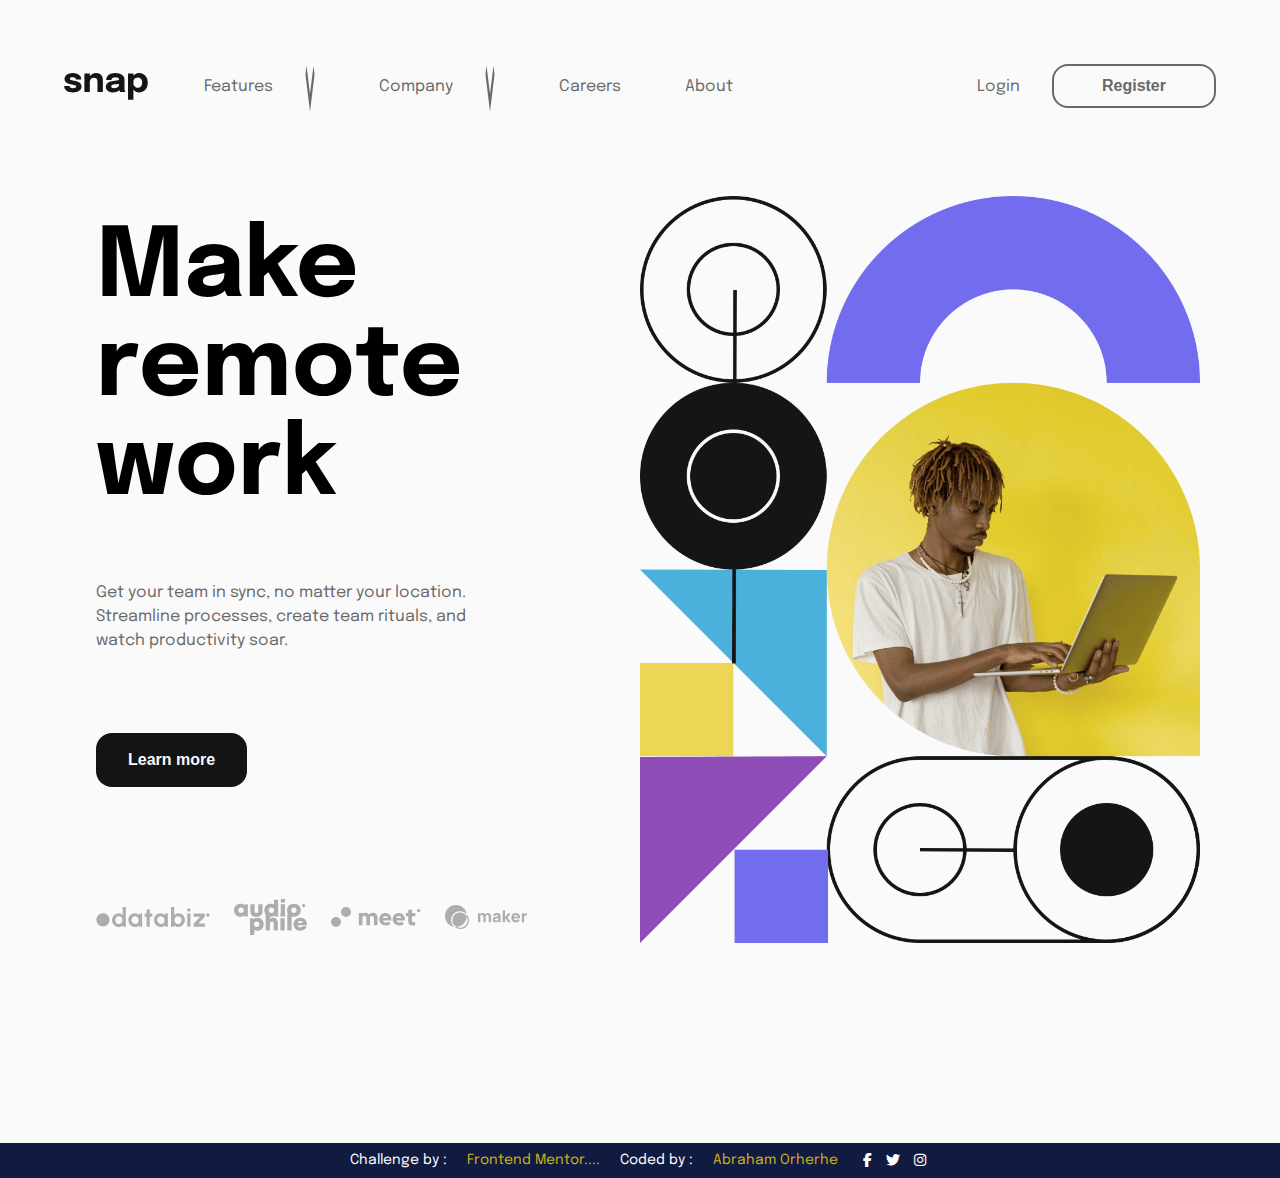
==== index.html @ c80775e9 "Initial commit" ====
<!DOCTYPE html>
<html lang="en">
  <head>
    <meta charset="UTF-8" />
    <meta http-equiv="X-UA-Compatible" content="IE=edge" />
    <meta name="viewport" content="width=device-width, initial-scale=1.0" />
    <link rel="stylesheet" href="./css/styles.css" />
    <link
      rel="stylesheet"
      href="https://cdnjs.cloudflare.com/ajax/libs/font-awesome/6.2.1/css/all.min.css"
    />
    <title>Intro section with dropdown navigation</title>
  </head>
  <body>
    <main class="main">
      <section class="section">
        <nav class="navbar">
          <nav class="nav-container">
            <div class="nav-logo">
              <img src="./images/logo.svg" alt="" />
              <img src="./images/icon-menu.svg" alt="" class="nav-open" />
            </div>
            <div class="nav-menu mobile-login">
              <div class="nav-close">
                <img
                  src="./images/icon-close-menu.svg"
                  alt=""
                  class="nav-close-icon"
                />
              </div>
              <div class="nav-lists">
                <div class="features list-items">
                  <div class="features-header">
                    <a href="#">Features</a>
                    <img
                      src="./images/icon-arrow-down.svg"
                      alt=""
                      class="arrow-up"
                    />
                  </div>
                  <div class="features-lists">
                    <li>
                      <img src="./images/icon-todo.svg" alt="" />
                      <a href="#">Todo List</a>
                    </li>
                    <li>
                      <img src="./images/icon-calendar.svg" alt="" />
                      <a href="#">Calender</a>
                    </li>
                    <li>
                      <img src="./images/icon-reminders.svg" alt="" />
                      <a href="#">Reminders</a>
                    </li>
                    <li>
                      <img src="./images/icon-planning.svg" alt="" />
                      <a href="#">Planning</a>
                    </li>
                  </div>
                </div>
                <div class="about list-items">
                  <div class="about-header">
                    <a href="#">Company</a>
                    <img
                      src="./images/icon-arrow-down.svg"
                      alt=""
                      class="arrow-up"
                    />
                  </div>
                  <div class="about-lists">
                    <a href="#">History</a>
                    <a href="#">Our Team</a>
                    <a href="#">Blog</a>
                  </div>
                </div>
                <a href="#">Careers</a>
                <a href="#">About</a>
              </div>
              <div class="login mobile-login">
                <a href="#">Login</a>
                <button class="nav-btn btn">Register</button>
              </div>
            </div>
            <div class="nav-menu login-desktop">
              <div class="nav-close">
                <img
                  src="./images/icon-close-menu.svg"
                  alt=""
                  class="nav-close-icon"
                />
              </div>
              <div class="nav-lists">
                <div class="features list-items">
                  <div class="features-header">
                    <a href="#">Features</a>
                    <img
                      src="./images/icon-arrow-down.svg"
                      alt=""
                      class="arrow-up"
                    />
                  </div>
                  <div class="features-lists">
                    <li>
                      <img src="./images/icon-todo.svg" alt="" />
                      <a href="#">Todo List</a>
                    </li>
                    <li>
                      <img src="./images/icon-calendar.svg" alt="" />
                      <a href="#">Calender</a>
                    </li>
                    <li>
                      <img src="./images/icon-reminders.svg" alt="" />
                      <a href="#">Reminders</a>
                    </li>
                    <li>
                      <img src="./images/icon-planning.svg" alt="" />
                      <a href="#">Planning</a>
                    </li>
                  </div>
                </div>
                <div class="about list-items">
                  <div class="about-header">
                    <a href="#">Company</a>
                    <img
                      src="./images/icon-arrow-down.svg"
                      alt=""
                      class="arrow-up"
                    />
                  </div>
                  <div class="about-lists">
                    <a href="#">History</a>
                    <a href="#">Our Team</a>
                    <a href="#">Blog</a>
                  </div>
                </div>
                <a href="#">Careers</a>
                <a href="#">About</a>
              </div>
              <div class="login mobile-login">
                <a href="#">Login</a>
                <button class="nav-btn btn">Register</button>
              </div>
            </div>
            <div class="overlay"></div>
          </nav>
          <div class="login login-desktop">
            <a href="#">Login</a>
            <button class="nav-btn btn">Register</button>
          </div>
        </nav>
        <div class="main-content">
          <img
            src="./images/image-hero-mobile.png"
            alt=""
            class="mobile-mock-up"
          />
          <img
            src="./images/image-hero-desktop.png"
            alt=""
            class="desktop-mock-up"
          />
          <article class="article">
            <h1>Make remote work</h1>
            <p>
              Get your team in sync, no matter your location. Streamline
              processes, create team rituals, and watch productivity soar.
            </p>
            <button class="btn">Learn more</button>
            <div class="clients">
              <img src="./images/client-databiz.svg" alt="" />
              <img src="./images/client-audiophile.svg" alt="" />
              <img src="./images/client-meet.svg" alt="" />
              <img src="./images/client-maker.svg" alt="" />
            </div>
          </article>
        </div>
      </section>
    </main>
    <my-profile class="my-profile">
      Challenge by :
      <a href="https://www.frontendmentor.io?ref=challenge" target="_blank"
        >Frontend Mentor....
      </a>
      Coded by :
      <a href="https://aeorherhe.netlify.app" target="_blank"
        >Abraham Orherhe</a
      >
      <div class="my-profile-icons">
        <a href="https://www.facebook.com/aeorherhe" target="_blank"
          ><i class="fa-brands fa-facebook-f"></i
        ></a>
        <a href="https://www.instagram.com/aeorherhe/" target="_blank"
          ><i class="fa-brands fa-twitter"></i
        ></a>
        <a href="https://twitter.com/aeorherhe" target="_blank"
          ><i class="fa-brands fa-instagram"></i
        ></a>
      </div>
    </my-profile>
    <script src="./js/script.js"></script>
  </body>
</html>
---- css/styles.css ----
@import url("https://fonts.googleapis.com/css2?family=Epilogue:wght@500;600;700&display=swap");

*,
::after,
::before {
  margin: 0;
  padding: 0;
  box-sizing: border-box;
}

:root {
  /* general variables */
  --boxShadow: 0 0 50px 10px rgba(78, 78, 78, 0.3);
  --boxShadow2: 0px 0px 50px rgba(150, 150, 150, 0.3);
  --transition: all 0.3s linear;
  --transition2: all 0.5s ease-out;
  --transition3: all 0.5s ease-in;
  --border: 2px solid rgb(228, 7, 166);
  --border2: 2px solid rgb(28, 28, 192);
  --border3: 2px solid rgb(9, 224, 88);

  /* variables for this project */
  --White: hsl(0, 0%, 100%);
  --Almost-White: hsl(0, 0%, 98%);
  --Medium-Gray: hsl(0, 0%, 41%);
  --Almost-Black: hsl(0, 0%, 8%);
}

body {
  display: grid;
  font-family: "Epilogue", "Open Sans", Arial, Helvetica, sans-serif;
  place-items: center;
  background-color: var(--Almost-White);
}

p,
li,
ul,
a {
  color: var(--Medium-Gray);
  list-style-type: none;
  text-decoration: none;
}

.section {
  margin-bottom: 5rem;
  max-width: 550px;
  position: relative;
}

.overlay {
  position: absolute;
  inset: 0;
  background: hsla(0, 0%, 41%, 0.7);
  display: none;
}

/* Navbar section */
.navbar {
  padding: 2rem;
}

.navbar img {
  cursor: pointer;
}

.nav-logo {
  display: flex;
  align-items: center;
  justify-content: space-between;
}

.nav-menu {
  /* border: var(--border); */
  padding: 2rem;
  position: absolute;
  display: flex;
  flex-direction: column;
  width: 18rem;
  bottom: 0;
  right: 0;
  top: 0;
  z-index: 111;
  background: var(--White);
  transition: var(--transition2);
  transform: scale(0);
}

.show-navbar .nav-menu,
.show-navbar .overlay {
  display: flex;
  transform: scale(1);
}

.nav-close {
  align-self: flex-end;
}

.nav-menu a {
  display: block;
  margin: 1rem;
}

.nav-menu a:hover {
  color: var(--Almost-Black);
  font-weight: 700;
  transition: var(--transition);
}

.nav-lists > a {
  margin: 1rem 0 2rem;
}

.nav-menu > p {
  align-self: center;
}

.nav-lists li {
  display: flex;
}

.features-header,
.about-header {
  display: flex;
  gap: 1rem;
}

:is(.features-header, .about-header) a {
  margin-left: 0;
}

.features-lists,
.about-lists {
  width: fit-content;
  padding: 0.2rem 0;
  padding-left: 2rem;
  background-color: var(--Almost-White);
  margin: 0.2rem 0 1.5rem;
  transition: var(--transition);
  display: none;
}

:is(.features-lists, .about-lists) a:hover {
  text-decoration: underline;
}

.show-lists .arrow-up {
  transform: rotate(180deg);
  transition: var(--transition);
}

/* for js */
.show-lists .features-lists,
.show-lists .about-lists {
  display: block;
}

.login {
  text-align: center;
}

.login-desktop {
  display: none;
}

.nav-btn.btn {
  outline: none;
  border: 2px solid var(--Medium-Gray);
  background: none;
  padding: 0.7rem 3rem;
  margin: 1rem 0;
  border-radius: 1rem;
  color: var(--Medium-Gray);
}

.mobile-mock-up {
  width: 100%;
  margin: 3rem 0;
}

.desktop-mock-up {
  display: none;
}

.article {
  display: flex;
  flex-direction: column;
  padding: 1rem;
}

.article > h1 {
  font-size: 2rem;
  margin: 1rem 0;
  text-align: center;
}

.article > p {
  line-height: 1.5;
  text-align: center;
}

.btn {
  padding: 1.1rem 2rem;
  border: none;
  outline: none;
  background-color: var(--Almost-Black);
  color: var(--Almost-White);
  border-radius: 1rem;
  font-size: 1rem;
  font-weight: 700;
  margin: 2rem 0 4rem;
  align-self: center;
  cursor: pointer;
}

.clients {
  display: flex;
  align-items: center;
  justify-content: space-between;
}

/* footer styles */
.my-profile {
  background-color: hsl(228, 59%, 16%);
  color: white;
  font-size: 14px;
  padding: 10px;
  text-align: center;
  width: 100%;
  display: flex;
  align-items: center;
  justify-content: center;
  gap: 20px;
}

.my-profile > a {
  cursor: pointer;
  color: hsl(51, 79%, 45%);
  text-decoration: none;
}

.my-profile-icons a {
  cursor: pointer;
  color: var(--White);
  display: inline-block;
  margin: 0 5px;
}

/* media query */
@media screen and (min-width: 48rem) {
  .section {
    width: auto;
    height: auto;
    max-width: 1400px;
    padding: 3rem 0;
  }

  .main-content {
    margin: 4rem 0;
    display: flex;
    flex-direction: row-reverse;
    align-items: center;
    gap: 2rem;
    padding: 0 2rem;
  }

  .article {
    gap: 1rem;
    align-self: flex-end;
  }

  .article h1 {
    font-size: 3rem;
    text-align: left;
  }

  .article p {
    padding-right: 3rem;
    text-align: left;
  }

  .article .btn {
    align-self: flex-start;
  }

  .mobile-mock-up {
    display: none;
  }

  .desktop-mock-up {
    display: block;
    width: 50%;
    max-width: 20rem;
  }

  /* for nav-menu */
  .navbar {
    display: flex;
    justify-content: space-between;
    align-items: center;
    padding: 0 2rem;
    gap: 2rem;
  }

  .nav-container {
    display: flex;
    align-items: center;
    gap: 1.5rem;
  }

  .nav-menu {
    width: fit-content;
    position: static;
    flex-direction: row;
    height: fit-content;
    gap: 2rem;
    background: none;
    display: flex;
    padding: 0;
    transform: scale(1);
  }

  .nav-open,
  .nav-close {
    display: none;
  }

  .nav-lists {
    display: flex;
    gap: 2rem;
    align-items: center;
  }

  .nav-lists > a {
    margin: 0;
  }

  .nav-lists img {
    cursor: pointer;
  }

  .features,
  .about {
    position: relative;
  }

  .features-lists,
  .about-lists {
    position: absolute;
    background: var(--White);
    border-radius: 0.5rem;
    box-shadow: 0 0 5px hsla(0, 0%, 41%, 0.3);
    padding: 1rem;
    white-space: nowrap;
    margin: 0;
    display: none;
  }

  .features-lists {
    left: -1rem;
  }

  .mobile-login {
    display: none;
  }

  .login-desktop {
    display: flex;
    align-items: center;
    flex-direction: column;
  }
}

@media screen and (min-width: 65rem) {
  .navbar {
    padding: 0 4rem;
  }
  .nav-container {
    flex-direction: row;
  }

  .nav-lists {
    gap: 4rem;
    padding: 0 2rem;
  }

  .desktop-mock-up {
    max-width: 35rem;
  }

  .login-desktop {
    gap: 2rem;
    flex-direction: row;
  }

  .main-content {
    padding: 0 5rem;
    gap: 6rem;
  }

  .article {
    /* padding-left: 5rem; */
    gap: 3rem;
  }

  .article h1 {
    font-size: 6rem;
  }
}

@media screen and (max-width: 500px) {
  .my-profile {
    font-size: 12px;
  }

  .my-profile-icons a:first-of-type,
  .my-profile-icons a:last-of-type {
    display: none;
  }
}
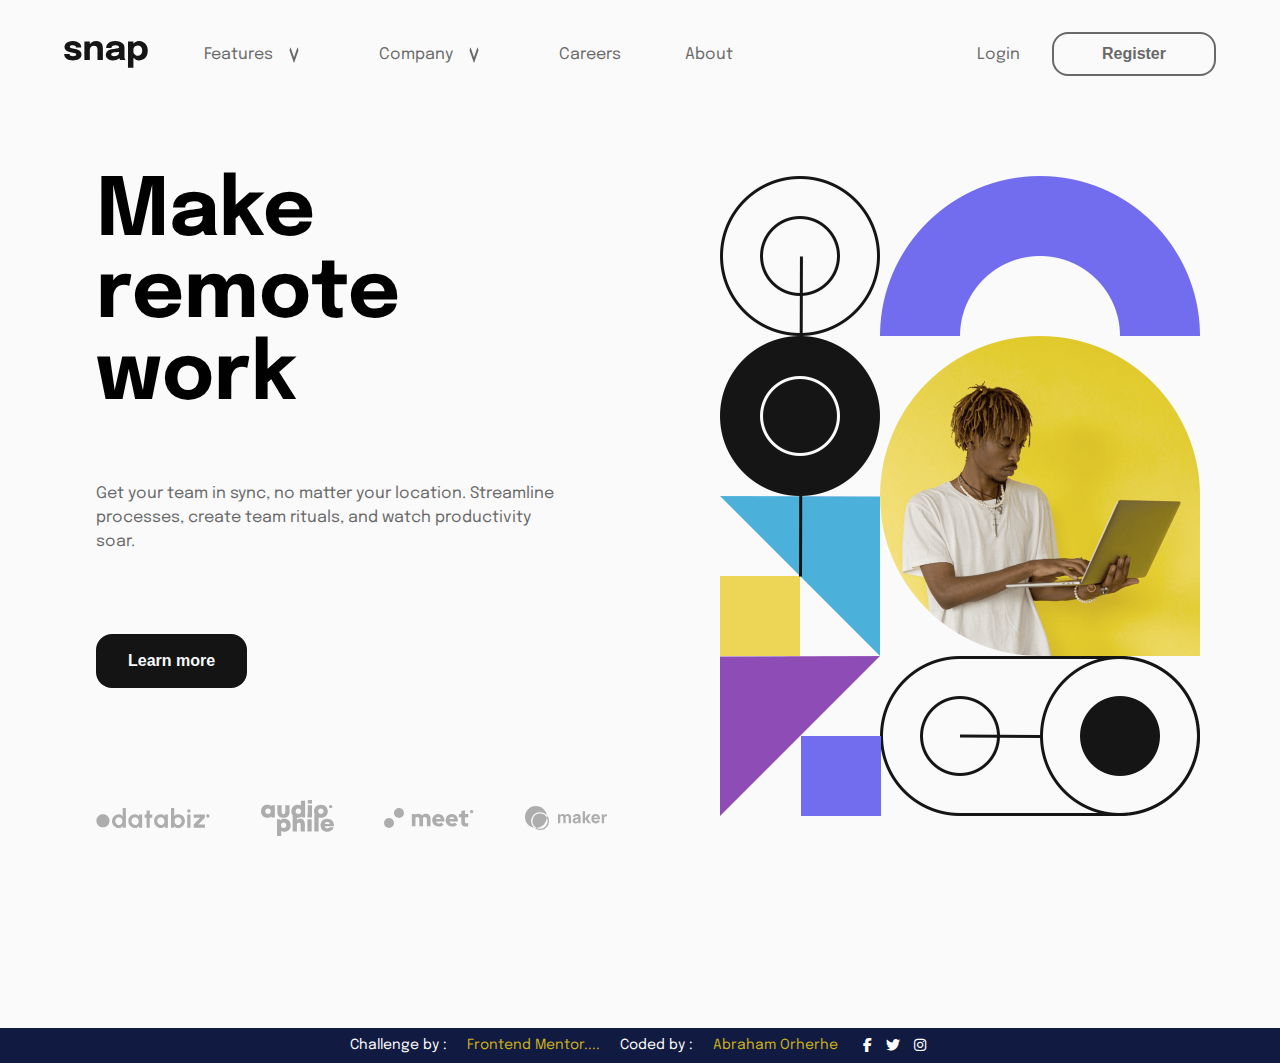
==== commit 59cf2e7e: "temp" ====
--- a/index.html
+++ b/index.html
@@ -20,132 +20,73 @@
               <img src="./images/logo.svg" alt="" />
               <img src="./images/icon-menu.svg" alt="" class="nav-open" />
             </div>
-            <div class="nav-menu mobile-login">
-              <div class="nav-close">
-                <img
-                  src="./images/icon-close-menu.svg"
-                  alt=""
-                  class="nav-close-icon"
-                />
-              </div>
-              <div class="nav-lists">
-                <div class="features list-items">
-                  <div class="features-header">
-                    <a href="#">Features</a>
-                    <img
-                      src="./images/icon-arrow-down.svg"
-                      alt=""
-                      class="arrow-up"
-                    />
+            <div class="nav-menu-ctn">
+              <nav class="nav-menu">
+                <div class="nav-close">
+                  <img
+                    src="./images/icon-close-menu.svg"
+                    alt=""
+                    class="nav-close-icon"
+                  />
+                </div>
+                <div class="nav-lists">
+                  <div class="features list-items">
+                    <div class="features-header">
+                      <a href="#">Features</a>
+                      <img
+                        src="./images/icon-arrow-down.svg"
+                        alt=""
+                        class="arrow-up"
+                      />
+                    </div>
+                    <div class="features-lists">
+                      <li>
+                        <img src="./images/icon-todo.svg" alt="" />
+                        <a href="#">Todo List</a>
+                      </li>
+                      <li>
+                        <img src="./images/icon-calendar.svg" alt="" />
+                        <a href="#">Calender</a>
+                      </li>
+                      <li>
+                        <img src="./images/icon-reminders.svg" alt="" />
+                        <a href="#">Reminders</a>
+                      </li>
+                      <li>
+                        <img src="./images/icon-planning.svg" alt="" />
+                        <a href="#">Planning</a>
+                      </li>
+                    </div>
                   </div>
-                  <div class="features-lists">
-                    <li>
-                      <img src="./images/icon-todo.svg" alt="" />
-                      <a href="#">Todo List</a>
-                    </li>
-                    <li>
-                      <img src="./images/icon-calendar.svg" alt="" />
-                      <a href="#">Calender</a>
-                    </li>
-                    <li>
-                      <img src="./images/icon-reminders.svg" alt="" />
-                      <a href="#">Reminders</a>
-                    </li>
-                    <li>
-                      <img src="./images/icon-planning.svg" alt="" />
-                      <a href="#">Planning</a>
-                    </li>
+                  <div class="about list-items">
+                    <div class="about-header">
+                      <a href="#">Company</a>
+                      <img
+                        src="./images/icon-arrow-down.svg"
+                        alt=""
+                        class="arrow-up"
+                      />
+                    </div>
+                    <div class="about-lists">
+                      <a href="#">History</a>
+                      <a href="#">Our Team</a>
+                      <a href="#">Blog</a>
+                    </div>
                   </div>
+                  <a href="#">Careers</a>
+                  <a href="#">About</a>
                 </div>
-                <div class="about list-items">
-                  <div class="about-header">
-                    <a href="#">Company</a>
-                    <img
-                      src="./images/icon-arrow-down.svg"
-                      alt=""
-                      class="arrow-up"
-                    />
-                  </div>
-                  <div class="about-lists">
-                    <a href="#">History</a>
-                    <a href="#">Our Team</a>
-                    <a href="#">Blog</a>
-                  </div>
+                <div class="nav-logins">
+                  <a href="#">Login</a>
+                  <button class="nav-btn btn">Register</button>
                 </div>
-                <a href="#">Careers</a>
-                <a href="#">About</a>
-              </div>
-              <div class="login mobile-login">
-                <a href="#">Login</a>
-                <button class="nav-btn btn">Register</button>
-              </div>
+              </nav>
             </div>
-            <div class="nav-menu login-desktop">
-              <div class="nav-close">
-                <img
-                  src="./images/icon-close-menu.svg"
-                  alt=""
-                  class="nav-close-icon"
-                />
-              </div>
-              <div class="nav-lists">
-                <div class="features list-items">
-                  <div class="features-header">
-                    <a href="#">Features</a>
-                    <img
-                      src="./images/icon-arrow-down.svg"
-                      alt=""
-                      class="arrow-up"
-                    />
-                  </div>
-                  <div class="features-lists">
-                    <li>
-                      <img src="./images/icon-todo.svg" alt="" />
-                      <a href="#">Todo List</a>
-                    </li>
-                    <li>
-                      <img src="./images/icon-calendar.svg" alt="" />
-                      <a href="#">Calender</a>
-                    </li>
-                    <li>
-                      <img src="./images/icon-reminders.svg" alt="" />
-                      <a href="#">Reminders</a>
-                    </li>
-                    <li>
-                      <img src="./images/icon-planning.svg" alt="" />
-                      <a href="#">Planning</a>
-                    </li>
-                  </div>
-                </div>
-                <div class="about list-items">
-                  <div class="about-header">
-                    <a href="#">Company</a>
-                    <img
-                      src="./images/icon-arrow-down.svg"
-                      alt=""
-                      class="arrow-up"
-                    />
-                  </div>
-                  <div class="about-lists">
-                    <a href="#">History</a>
-                    <a href="#">Our Team</a>
-                    <a href="#">Blog</a>
-                  </div>
-                </div>
-                <a href="#">Careers</a>
-                <a href="#">About</a>
-              </div>
-              <div class="login mobile-login">
-                <a href="#">Login</a>
-                <button class="nav-btn btn">Register</button>
-              </div>
-            </div>
-            <div class="overlay"></div>
           </nav>
-          <div class="login login-desktop">
+          <!-- <div class="login login-desktop">
             <a href="#">Login</a>
             <button class="nav-btn btn">Register</button>
-          </div>
+          </div> -->
         </nav>
         <div class="main-content">
           <img
@@ -173,6 +114,7 @@
             </div>
           </article>
         </div>
+        <div class="overlay"></div>
       </section>
     </main>
     <my-profile class="my-profile">
--- a/css/styles.css
+++ b/css/styles.css
@@ -44,7 +44,7 @@
 
 .section {
   margin-bottom: 5rem;
-  max-width: 550px;
+  /* max-width: 550px; */
   position: relative;
 }
 
@@ -53,6 +53,7 @@
   inset: 0;
   background: hsla(0, 0%, 41%, 0.7);
   display: none;
+  z-index: 1;
 }
 
 /* Navbar section */
@@ -80,7 +81,7 @@
   bottom: 0;
   right: 0;
   top: 0;
-  z-index: 111;
+  z-index: 11;
   background: var(--White);
   transition: var(--transition2);
   transform: scale(0);
@@ -90,6 +91,7 @@
 .show-navbar .overlay {
   display: flex;
   transform: scale(1);
+  transition: var(--transition3);
 }
 
 .nav-close {
@@ -122,7 +124,7 @@
 .features-header,
 .about-header {
   display: flex;
-  gap: 1rem;
+  /* gap: 1rem; */
 }
 
 :is(.features-header, .about-header) a {
@@ -131,13 +133,13 @@
 
 .features-lists,
 .about-lists {
-  width: fit-content;
-  padding: 0.2rem 0;
-  padding-left: 2rem;
+  /* width: fit-content; */
   background-color: var(--Almost-White);
-  margin: 0.2rem 0 1.5rem;
   transition: var(--transition);
-  display: none;
+  transform: scale(0);
+  max-height: 0;
+  padding: 0;
+  margin: 0;
 }
 
 :is(.features-lists, .about-lists) a:hover {
@@ -149,18 +151,8 @@
   transition: var(--transition);
 }
 
-/* for js */
-.show-lists .features-lists,
-.show-lists .about-lists {
-  display: block;
-}
-
-.login {
+.nav-logins {
   text-align: center;
-}
-
-.login-desktop {
-  display: none;
 }
 
 .nav-btn.btn {
@@ -171,6 +163,112 @@
   margin: 1rem 0;
   border-radius: 1rem;
   color: var(--Medium-Gray);
+}
+
+/* for js */
+.show-lists .features-lists,
+.show-lists .about-lists {
+  max-height: fit-content;
+  padding: 0.2rem 0;
+  padding-left: 2rem;
+  margin: 0.2rem 0 1.5rem;
+  transform: scale(1);
+  /* transition: var(--transition2); */
+}
+
+@media (min-width: 48rem) {
+  /* for nav-menu */
+  .navbar {
+    /* position: relative; */
+    padding: 0 2rem;
+    /* background: white; */
+    position: relative;
+    z-index: 11;
+    margin: 2rem 0;
+  }
+
+  .nav-container {
+    display: flex;
+    align-items: center;
+    gap: 1.5rem;
+  }
+
+  .nav-menu-ctn {
+    width: 100%;
+  }
+
+  .nav-menu {
+    /* border: var(--border2); */
+    position: static;
+    flex-direction: row;
+    gap: 2rem;
+    background: none;
+    display: flex;
+    padding: 0;
+    transform: scale(1);
+    width: 100%;
+    justify-content: space-between;
+  }
+
+  .nav-open,
+  .nav-close {
+    display: none;
+  }
+
+  .nav-lists {
+    display: flex;
+    gap: 2rem;
+    align-items: center;
+  }
+
+  .nav-menu a,
+  .nav-menu .btn {
+    margin: 0;
+  }
+
+  .nav-lists img {
+    cursor: pointer;
+    margin: 0 1rem;
+  }
+
+  .nav-lists li a,
+  .about-lists a {
+    /* border: var(--border); */
+    margin: 1rem 1rem 1rem 0.25rem;
+  }
+
+  .features,
+  .about {
+    position: relative;
+  }
+
+  .features-lists,
+  .about-lists {
+    position: absolute;
+    background: var(--White);
+    border-radius: 0.5rem;
+    box-shadow: 0 0 5px hsla(0, 0%, 41%, 0.3);
+    padding: 1rem;
+    white-space: nowrap;
+    margin: 0;
+    top: 1.5rem;
+  }
+
+  .features-lists {
+    left: -2rem;
+  }
+
+  .nav-logins {
+    display: flex;
+    align-items: center;
+    flex-direction: column;
+  }
+
+  .overlay {
+    display: block;
+    background: none;
+    /* z-index: -111; */
+  }
 }
 
 .mobile-mock-up {
@@ -252,7 +350,8 @@
     width: auto;
     height: auto;
     max-width: 1400px;
-    padding: 3rem 0;
+    padding: 0;
+    padding-bottom: 2rem;
   }
 
   .main-content {
@@ -272,6 +371,7 @@
   .article h1 {
     font-size: 3rem;
     text-align: left;
+    transition: var(--transition);
   }
 
   .article p {
@@ -290,84 +390,6 @@
   .desktop-mock-up {
     display: block;
     width: 50%;
-    max-width: 20rem;
-  }
-
-  /* for nav-menu */
-  .navbar {
-    display: flex;
-    justify-content: space-between;
-    align-items: center;
-    padding: 0 2rem;
-    gap: 2rem;
-  }
-
-  .nav-container {
-    display: flex;
-    align-items: center;
-    gap: 1.5rem;
-  }
-
-  .nav-menu {
-    width: fit-content;
-    position: static;
-    flex-direction: row;
-    height: fit-content;
-    gap: 2rem;
-    background: none;
-    display: flex;
-    padding: 0;
-    transform: scale(1);
-  }
-
-  .nav-open,
-  .nav-close {
-    display: none;
-  }
-
-  .nav-lists {
-    display: flex;
-    gap: 2rem;
-    align-items: center;
-  }
-
-  .nav-lists > a {
-    margin: 0;
-  }
-
-  .nav-lists img {
-    cursor: pointer;
-  }
-
-  .features,
-  .about {
-    position: relative;
-  }
-
-  .features-lists,
-  .about-lists {
-    position: absolute;
-    background: var(--White);
-    border-radius: 0.5rem;
-    box-shadow: 0 0 5px hsla(0, 0%, 41%, 0.3);
-    padding: 1rem;
-    white-space: nowrap;
-    margin: 0;
-    display: none;
-  }
-
-  .features-lists {
-    left: -1rem;
-  }
-
-  .mobile-login {
-    display: none;
-  }
-
-  .login-desktop {
-    display: flex;
-    align-items: center;
-    flex-direction: column;
   }
 }
 
@@ -375,6 +397,7 @@
   .navbar {
     padding: 0 4rem;
   }
+
   .nav-container {
     flex-direction: row;
   }
@@ -385,10 +408,10 @@
   }
 
   .desktop-mock-up {
-    max-width: 35rem;
-  }
-
-  .login-desktop {
+    max-width: 30rem;
+  }
+
+  .nav-logins {
     gap: 2rem;
     flex-direction: row;
   }
@@ -399,12 +422,12 @@
   }
 
   .article {
-    /* padding-left: 5rem; */
     gap: 3rem;
   }
 
   .article h1 {
-    font-size: 6rem;
+    font-size: 5rem;
+    transition: var(--transition);
   }
 }
 
